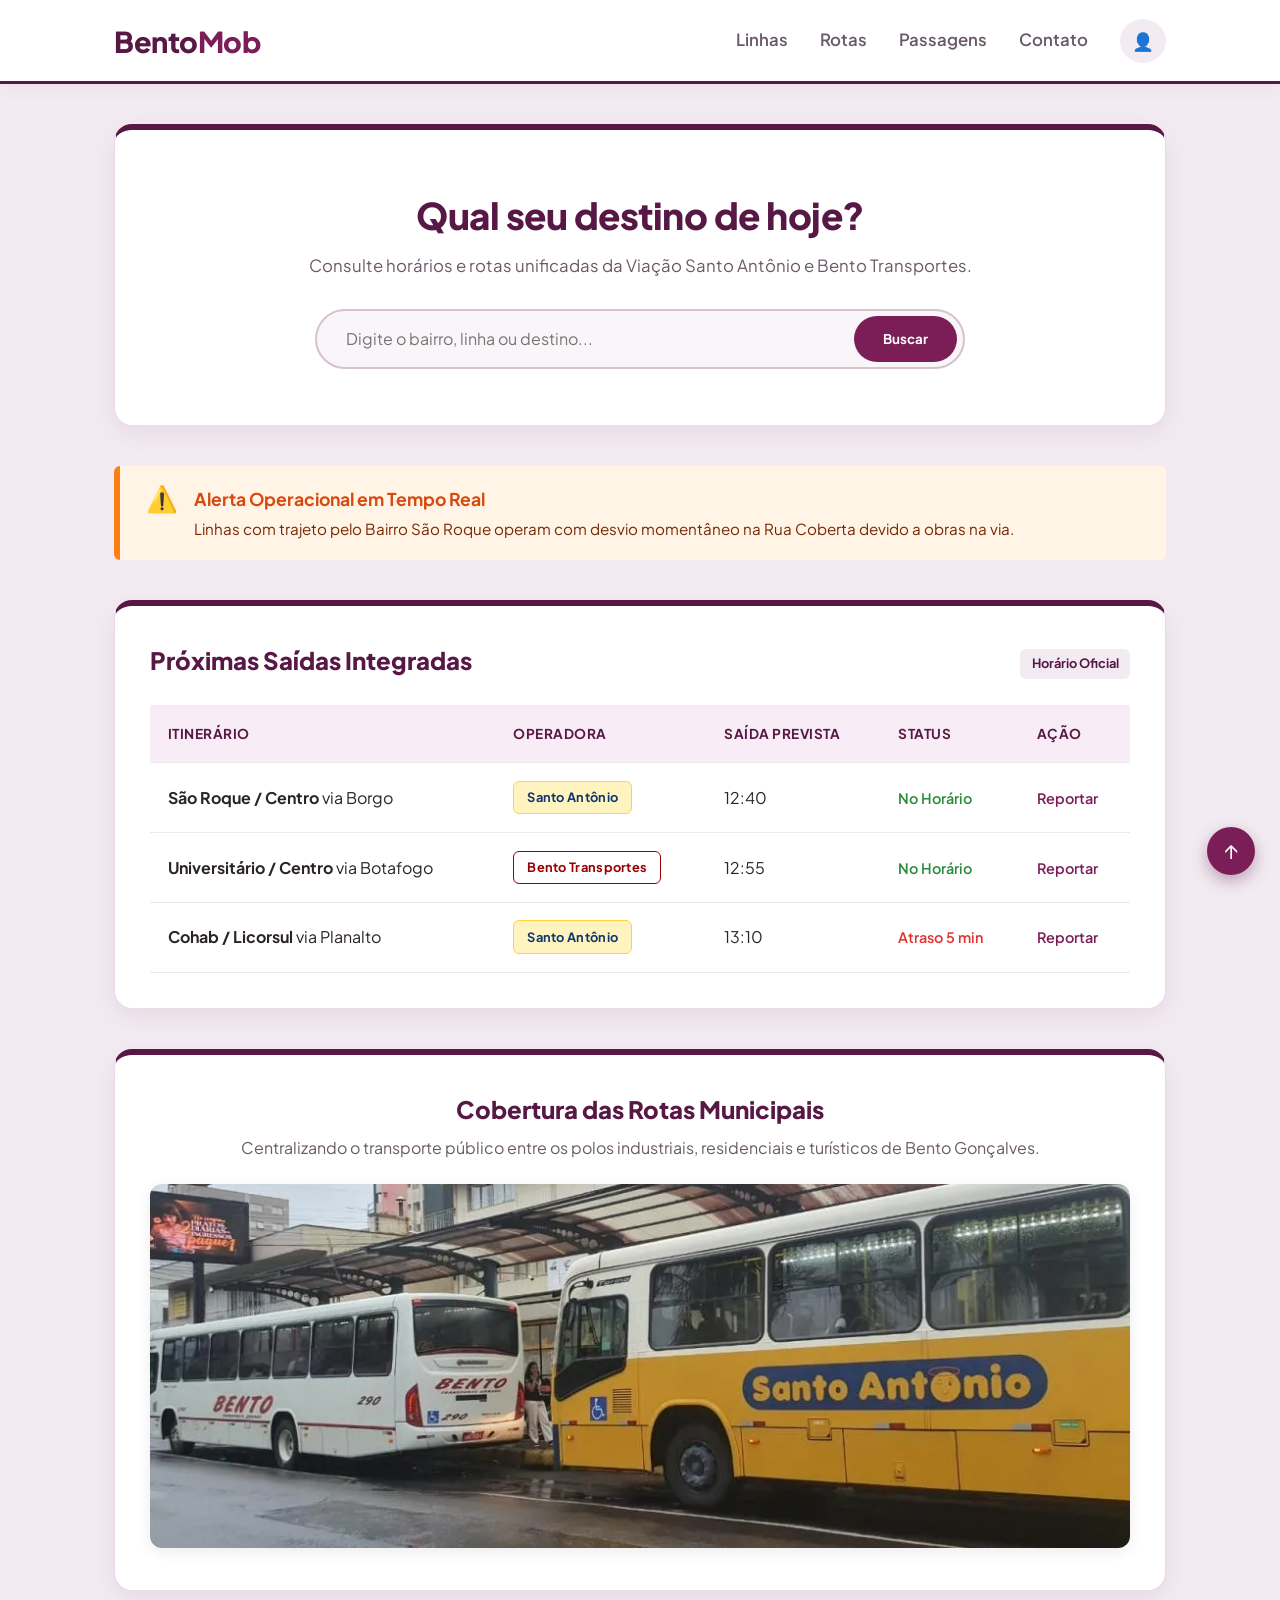
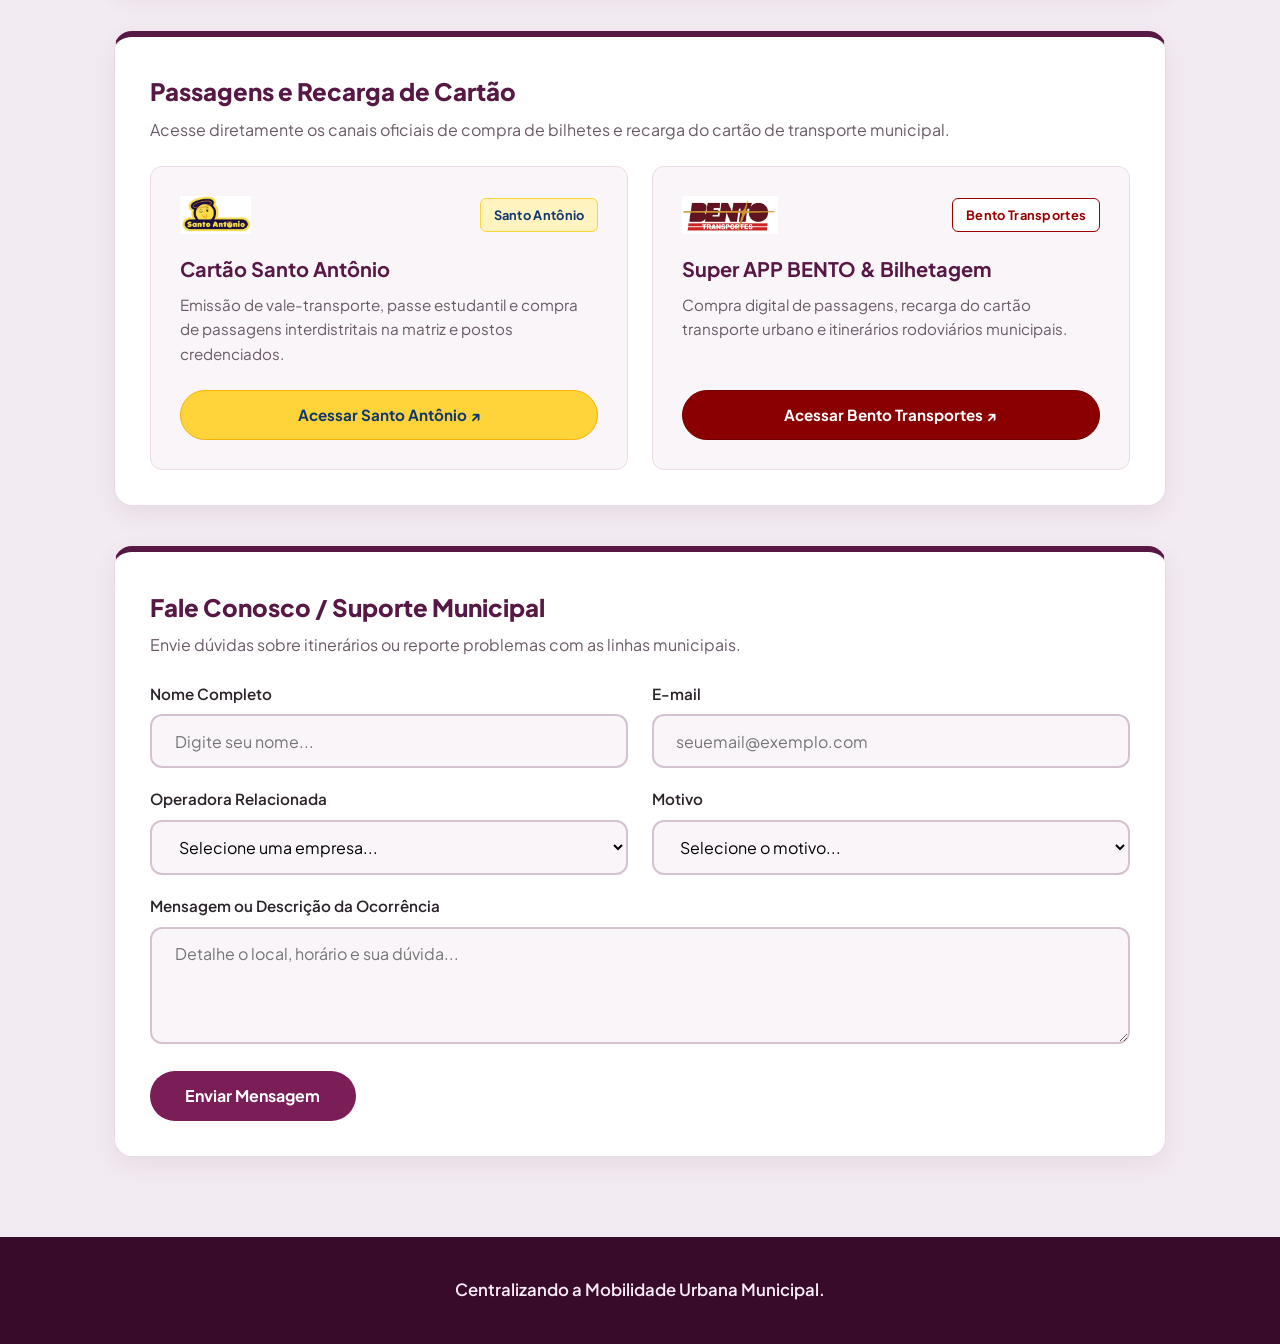
==== tp2/index.html @ 19971e14 "Adicionando entrega TP2" ====
<!DOCTYPE html>
<html lang="pt-BR">
<head>
    <meta charset="UTF-8">
    <meta name="viewport" content="width=device-width, initial-scale=1.0">
    <title>BentoMob - Mobilidade Urbana Integrada (TP2)</title>

    <!-- Tipografia Google Fonts: Plus Jakarta Sans -->
    <link rel="preconnect" href="https://fonts.googleapis.com">
    <link rel="preconnect" href="https://fonts.gstatic.com" crossorigin>
    <link href="https://fonts.googleapis.com/css2?family=Plus+Jakarta+Sans:wght@400;500;600;700;800&display=swap" rel="stylesheet">

    <!-- Folha de Estilos Externa -->
    <link rel="stylesheet" href="css/style.css">
</head>
<body>

    <!-- CABEÇALHO GLOBAL -->
    <header class="header-main" id="topo">
        <div class="header-container">
            <div class="logo">
                <a href="index.html">Bento<span>Mob</span></a>
            </div>
            
            <nav class="nav-menu" aria-label="Navegação Principal">
                <ul class="nav-list">
                    <li><a href="#linhas" class="nav-link">Linhas</a></li>
                    <li><a href="#rotas" class="nav-link">Rotas</a></li>
                    <li><a href="#passagens" class="nav-link">Passagens</a></li>
                    <li><a href="#contato" class="nav-link">Contato</a></li>
                    <li><a href="#perfil" class="btn-icon" title="Meu Perfil" aria-label="Acessar Perfil">👤</a></li>
                </ul>
            </nav>
        </div>
    </header>

    <!-- CONTEÚDO PRINCIPAL -->
    <main class="main-container">

        <!-- 1. HERO COM BUSCA CENTRALIZADA -->
        <section class="card hero-section" id="busca">
            <h1 class="hero-title">Qual seu destino de hoje?</h1>
            <p class="hero-subtitle">Consulte horários e rotas unificadas da Viação Santo Antônio e Bento Transportes.</p>
            
            <form class="search-form" onsubmit="event.preventDefault();">
                <input type="text" class="input-field search-input" placeholder="Digite o bairro, linha ou destino..." aria-label="Buscar linha ou destino">
                <button type="submit" class="btn btn-primary">Buscar</button>
            </form>
        </section>

        <!-- 2. ALERTA OPERACIONAL -->
        <section class="alert-box" aria-live="polite">
            <div class="alert-icon">⚠️</div>
            <div class="alert-text">
                <h3 class="alert-title">Alerta Operacional em Tempo Real</h3>
                <p>Linhas com trajeto pelo Bairro São Roque operam com desvio momentâneo na Rua Coberta devido a obras na via.</p>
            </div>
        </section>

        <!-- 3. TABELA DE HORÁRIOS INTEGRADA -->
        <section class="card schedule-section" id="linhas">
            <div class="section-header">
                <h2 class="section-title">Próximas Saídas Integradas</h2>
                <span class="badge-status">Horário Oficial</span>
            </div>

            <div class="table-responsive">
                <table class="data-table">
                    <thead>
                        <tr>
                            <th>Itinerário</th>
                            <th>Operadora</th>
                            <th>Saída Prevista</th>
                            <th>Status</th>
                            <th>Ação</th>
                        </tr>
                    </thead>
                    <tbody>
                        <tr>
                            <td><strong>São Roque / Centro</strong> via Borgo</td>
                            <td><span class="tag tag-santo-antonio">Santo Antônio</span></td>
                            <td>12:40</td>
                            <td><span class="status-indicator status-ok">No Horário</span></td>
                            <td><a href="#contato" class="table-link">Reportar</a></td>
                        </tr>
                        <tr>
                            <td><strong>Universitário / Centro</strong> via Botafogo</td>
                            <td><span class="tag tag-bento-transportes">Bento Transportes</span></td>
                            <td>12:55</td>
                            <td><span class="status-indicator status-ok">No Horário</span></td>
                            <td><a href="#contato" class="table-link">Reportar</a></td>
                        </tr>
                        <tr>
                            <td><strong>Cohab / Licorsul</strong> via Planalto</td>
                            <td><span class="tag tag-santo-antonio">Santo Antônio</span></td>
                            <td>13:10</td>
                            <td><span class="status-indicator status-delay">Atraso 5 min</span></td>
                            <td><a href="#contato" class="table-link">Reportar</a></td>
                        </tr>
                    </tbody>
                </table>
            </div>
        </section>

        <!-- 4. SEÇÃO DE ROTAS E MÍDIA LOCAL -->
        <section class="card media-section" id="rotas">
            <h2 class="section-title">Cobertura das Rotas Municipais</h2>
            <p class="section-description">Centralizando o transporte público entre os polos industriais, residenciais e turísticos de Bento Gonçalves.</p>
            <div class="media-container">
                <img src="img/onibus-bento.jpg" alt="Transporte público coletivo em operação em Bento Gonçalves" class="responsive-img">
            </div>
        </section>

        <!-- 5. SEÇÃO DE PASSAGENS E RECARGA COM LOGOS -->
        <section class="card ticket-section" id="passagens">
            <h2 class="section-title">Passagens e Recarga de Cartão</h2>
            <p class="section-description">Acesse diretamente os canais oficiais de compra de bilhetes e recarga do cartão de transporte municipal.</p>

            <div class="ticket-cards-container">
                <!-- Card Santo Antônio -->
                <div class="ticket-operator-card sto-card">
                    <div class="operator-header">
                        <img src="img/logo-santo-antonio.png" alt="Logo Viação Santo Antônio" class="operator-logo">
                        <span class="tag tag-santo-antonio">Santo Antônio</span>
                    </div>
                    <h3>Cartão Santo Antônio</h3>
                    <p>Emissão de vale-transporte, passe estudantil e compra de passagens interdistritais na matriz e postos credenciados.</p>
                    <a href="https://www.transportesantoantonio.com.br" target="_blank" rel="noopener noreferrer" class="btn btn-operator btn-sto">Acessar Santo Antônio ↗</a>
                </div>

                <!-- Card Bento Transportes -->
                <div class="ticket-operator-card bento-card">
                    <div class="operator-header">
                        <img src="img/logo-bento-transportes.png" alt="Logo Bento Transportes" class="operator-logo">
                        <span class="tag tag-bento-transportes">Bento Transportes</span>
                    </div>
                    <h3>Super APP BENTO & Bilhetagem</h3>
                    <p>Compra digital de passagens, recarga do cartão transporte urbano e itinerários rodoviários municipais.</p>
                    <a href="https://www.bentotransportes.com.br" target="_blank" rel="noopener noreferrer" class="btn btn-operator btn-bento">Acessar Bento Transportes ↗</a>
                </div>
            </div>
        </section>

        <!-- 6. FORMULÁRIO DE CONTATO -->
        <section class="card form-section" id="contato">
            <h2 class="section-title">Fale Conosco / Suporte Municipal</h2>
            <p class="section-description">Envie dúvidas sobre itinerários ou reporte problemas com as linhas municipais.</p>

            <form class="contact-form" action="#" method="POST" onsubmit="event.preventDefault(); alert('Mensagem enviada com sucesso!');">
                <div class="form-row">
                    <div class="form-group">
                        <label for="nome" class="form-label">Nome Completo</label>
                        <input type="text" id="nome" name="nome" class="input-field" placeholder="Digite seu nome..." required>
                    </div>
                    <div class="form-group">
                        <label for="email" class="form-label">E-mail</label>
                        <input type="email" id="email" name="email" class="input-field" placeholder="seuemail@exemplo.com" required>
                    </div>
                </div>

                <div class="form-row">
                    <div class="form-group">
                        <label for="empresa" class="form-label">Operadora Relacionada</label>
                        <select id="empresa" name="empresa" class="input-field select-field" required>
                            <option value="">Selecione uma empresa...</option>
                            <option value="santo-antonio">Viação Santo Antônio</option>
                            <option value="bento-transportes">Bento Transportes</option>
                            <option value="ambas">Ambas / Outros</option>
                        </select>
                    </div>
                    <div class="form-group">
                        <label for="assunto" class="form-label">Motivo</label>
                        <select id="assunto" name="assunto" class="input-field select-field" required>
                            <option value="">Selecione o motivo...</option>
                            <option value="duvida">Dúvida sobre Horário / Linha</option>
                            <option value="atraso">Atraso ou Ônibus não passou</option>
                            <option value="sugestao">Sugestão de Rota</option>
                        </select>
                    </div>
                </div>

                <div class="form-group">
                    <label for="mensagem" class="form-label">Mensagem ou Descrição da Ocorrência</label>
                    <textarea id="mensagem" name="mensagem" rows="4" class="input-field textarea-field" placeholder="Detalhe o local, horário e sua dúvida..." required></textarea>
                </div>

                <button type="submit" class="btn btn-primary btn-submit">Enviar Mensagem</button>
            </form>
        </section>

    </main>

    <!-- RODAPÉ INSTITUCIONAL -->
    <footer class="footer-main">
        <p class="footer-copy">Centralizando a Mobilidade Urbana Municipal.</p>
    </footer>

    <!-- BOTÃO VOLTAR AO TOPO -->
    <a href="#topo" class="back-to-top" title="Voltar ao topo" aria-label="Voltar ao topo">↑</a>

</body>
</html>
---- tp2/css/style.css ----
/* ==========================================================================
   BENTOMOB - ESTILOS ESTRUTURAIS E RESPONSIVOS (TP2)
   ========================================================================== */

/* 1. VARIÁVEIS DE DESIGN */
:root {
    --color-primary: #581845;
    --color-primary-hover: #451336;
    --color-secondary: #7b1e58;
    --color-secondary-hover: #631746;
    --color-bg: #f3ebf2;
    --color-surface: #ffffff;
    --color-text-main: #2b232a;
    --color-text-muted: #6a5a67;
    --color-border: #ebdbe7;
    --color-input-border: #d4c2d0;

    /* Customização Semântica das Operadoras */
    /* Santo Antônio: Azul com contorno/fundo Amarelo */
    --color-sto-text: #10386e;
    --color-sto-bg: #fff3bf;
    --color-sto-border: #ffd43b;

    /* Bento Transportes: Vermelho escuro/rubi característico da frota real */
    --color-bento-text: #990000;
    --color-bento-bg: #ffffff;
    --color-bento-border: #990000;
    --color-bento-btn: #8a0000;
    --color-bento-btn-hover: #6e0000;

    /* Cores de Alerta Operacional */
    --color-alert-bg: #fff4e6;
    --color-alert-border: #fd7e14;
    --color-alert-text: #7a2700;

    /* Tipografia e Dimensões */
    --font-family: 'Plus Jakarta Sans', sans-serif;
    --radius-sm: 6px;
    --radius-md: 12px;
    --radius-lg: 18px;
    --radius-pill: 50px;
    --shadow-card: 0 8px 24px rgba(88, 24, 69, 0.08);
}

/* 2. RESET E BOX MODEL GLOBAL */
* {
    margin: 0;
    padding: 0;
    box-sizing: border-box;
    font-family: var(--font-family);
}

html {
    scroll-behavior: smooth;
}

body {
    background-color: var(--color-bg);
    color: var(--color-text-main);
    line-height: 1.6;
    display: flex;
    flex-direction: column;
    min-height: 100vh;
}

/* 3. CABEÇALHO COM FLEXBOX */
.header-main {
    background-color: var(--color-surface);
    border-bottom: 3px solid var(--color-primary);
    box-shadow: 0 4px 18px rgba(88, 24, 69, 0.06);
    position: sticky;
    top: 0;
    z-index: 1000;
}

.header-container {
    max-width: 1100px;
    margin: 0 auto;
    padding: 1.1rem 1.5rem;
    display: flex;
    justify-content: space-between;
    align-items: center;
}

.logo a {
    font-size: 1.8rem;
    font-weight: 800;
    color: var(--color-primary);
    text-decoration: none;
    letter-spacing: -0.5px;
}

.logo a span {
    color: var(--color-secondary);
}

.nav-list {
    display: flex;
    list-style: none;
    gap: 2rem;
    align-items: center;
}

.nav-link {
    text-decoration: none;
    color: var(--color-text-muted);
    font-size: 1.05rem;
    font-weight: 600;
    transition: color 0.2s;
}

.nav-link:hover {
    color: var(--color-secondary);
}

.btn-icon {
    background-color: var(--color-bg);
    padding: 0.5rem 0.75rem;
    border-radius: 50%;
    text-decoration: none;
    font-size: 1.1rem;
    display: inline-flex;
    align-items: center;
    justify-content: center;
    transition: background 0.2s;
}

.btn-icon:hover {
    background-color: #e5d3e2;
}

/* 4. CONTAINER PRINCIPAL E CARDS */
.main-container {
    flex: 1;
    max-width: 1100px;
    margin: 0 auto;
    padding: 2.5rem 1.5rem;
    width: 100%;
}

.card {
    background-color: var(--color-surface);
    border-radius: var(--radius-lg);
    border: 1px solid var(--color-border);
    border-top: 6px solid var(--color-primary);
    box-shadow: var(--shadow-card);
    padding: 2.2rem;
    margin-bottom: 2.5rem;
}

.section-title {
    font-size: 1.5rem;
    font-weight: 800;
    color: var(--color-primary);
    margin-bottom: 0.4rem;
}

.section-description {
    color: var(--color-text-muted);
    margin-bottom: 1.5rem;
}

/* 5. SEÇÃO HERO E BUSCA */
.hero-section {
    text-align: center;
    padding: 3.5rem 2rem;
}

.hero-title {
    font-size: 2.3rem;
    font-weight: 800;
    color: var(--color-primary);
    margin-bottom: 0.5rem;
    letter-spacing: -0.5px;
}

.hero-subtitle {
    color: var(--color-text-muted);
    font-size: 1.05rem;
    margin-bottom: 1.8rem;
}

.search-form {
    display: flex;
    justify-content: center;
    max-width: 650px;
    margin: 0 auto;
    position: relative;
}

.input-field {
    width: 100%;
    padding: 0.9rem 1.4rem;
    font-size: 1rem;
    background-color: #faf5f9;
    border: 2px solid var(--color-input-border);
    border-radius: var(--radius-md);
    outline: none;
    transition: border-color 0.2s, background-color 0.2s;
}

.input-field:focus {
    background-color: #ffffff;
    border-color: var(--color-secondary);
    box-shadow: 0 0 0 4px rgba(123, 30, 88, 0.12);
}

.search-input {
    padding: 1.1rem 1.8rem;
    border-radius: var(--radius-pill);
}

.btn {
    border: none;
    cursor: pointer;
    font-weight: 700;
    border-radius: var(--radius-pill);
    transition: background 0.2s, transform 0.1s;
    text-decoration: none;
    display: inline-block;
    text-align: center;
}

.btn-primary {
    background-color: var(--color-secondary);
    color: #ffffff;
}

.btn-primary:hover {
    background-color: var(--color-primary);
}

.search-form .btn {
    position: absolute;
    right: 8px;
    top: 7px;
    bottom: 7px;
    padding: 0 1.8rem;
}

/* 6. ALERTA OPERACIONAL */
.alert-box {
    background-color: var(--color-alert-bg);
    border-left: 6px solid var(--color-alert-border);
    border-radius: var(--radius-sm);
    padding: 1.2rem 1.6rem;
    margin-bottom: 2.5rem;
    display: flex;
    align-items: flex-start;
    gap: 1rem;
}

.alert-icon {
    font-size: 1.6rem;
    line-height: 1;
}

.alert-title {
    font-size: 1.1rem;
    font-weight: 700;
    color: #d9480f;
    margin-bottom: 0.2rem;
}

.alert-text p {
    color: var(--color-alert-text);
    font-size: 0.95rem;
}

/* 7. TABELA COM ROLAGEM */
.section-header {
    display: flex;
    justify-content: space-between;
    align-items: center;
    margin-bottom: 1.2rem;
}

.badge-status {
    background-color: var(--color-bg);
    color: var(--color-primary);
    font-size: 0.8rem;
    font-weight: 700;
    padding: 0.3rem 0.7rem;
    border-radius: var(--radius-sm);
}

.table-responsive {
    overflow-x: auto;
    width: 100%;
}

.data-table {
    width: 100%;
    border-collapse: collapse;
    min-width: 600px;
}

.data-table th, .data-table td {
    padding: 1.1rem;
    text-align: left;
    border-bottom: 1px solid #f1e6ef;
}

.data-table th {
    background-color: #f8edf6;
    color: var(--color-primary);
    font-size: 0.85rem;
    text-transform: uppercase;
    letter-spacing: 0.5px;
    font-weight: 700;
}

/* TAGS DAS OPERADORAS */
.tag {
    display: inline-block;
    padding: 0.35rem 0.8rem;
    border-radius: var(--radius-sm);
    font-size: 0.8rem;
    font-weight: 700;
    letter-spacing: 0.3px;
}

.tag-santo-antonio {
    background-color: var(--color-sto-bg);
    color: var(--color-sto-text);
    border: 1.5px solid var(--color-sto-border);
}

.tag-bento-transportes {
    background-color: var(--color-bento-bg);
    color: var(--color-bento-text);
    border: 1.5px solid var(--color-bento-border);
}

.status-indicator {
    font-weight: 600;
    font-size: 0.9rem;
}

.status-ok {
    color: #2b8a3e;
}

.status-delay {
    color: #e03131;
}

.table-link {
    color: var(--color-secondary);
    text-decoration: none;
    font-weight: 600;
    font-size: 0.9rem;
}

.table-link:hover {
    text-decoration: underline;
}

/* 8. MÍDIA RESPONSIVA */
.media-section {
    text-align: center;
}

.responsive-img {
    width: 100%;
    max-height: 420px;
    object-fit: cover;
    border-radius: var(--radius-md);
    box-shadow: 0 4px 14px rgba(0, 0, 0, 0.08);
}

/* 9. SEÇÃO DE PASSAGENS E RECARGA */
.ticket-cards-container {
    display: flex;
    gap: 1.5rem;
    margin-top: 1rem;
}

.ticket-operator-card {
    flex: 1;
    background-color: #faf5f9;
    border: 1px solid var(--color-border);
    border-radius: var(--radius-md);
    padding: 1.8rem;
    display: flex;
    flex-direction: column;
    justify-content: space-between;
}

.operator-header {
    display: flex;
    justify-content: space-between;
    align-items: center;
    margin-bottom: 1.2rem;
}

.operator-logo {
    max-height: 38px;
    max-width: 130px;
    object-fit: contain;
}

.ticket-operator-card h3 {
    font-size: 1.25rem;
    color: var(--color-primary);
    margin-bottom: 0.5rem;
    font-weight: 700;
}

.ticket-operator-card p {
    font-size: 0.95rem;
    color: var(--color-text-muted);
    margin-bottom: 1.5rem;
    flex: 1;
}

.btn-operator {
    padding: 0.75rem 1.4rem;
    font-size: 0.95rem;
}

/* Botão Santo Antônio: Amarelo e Azul Marinho */
.btn-sto {
    background-color: #ffd43b;
    color: #10386e;
    border: 1px solid #fab005;
}

.btn-sto:hover {
    background-color: #fcc419;
}

/* Botão Bento Transportes: Vermelho Rubi Oficial */
.btn-bento {
    background-color: var(--color-bento-btn);
    color: #ffffff;
    border: 1px solid #700000;
}

.btn-bento:hover {
    background-color: var(--color-bento-btn-hover);
}

/* 10. FORMULÁRIO DE CONTATO */
.contact-form {
    display: flex;
    flex-direction: column;
    gap: 1.2rem;
}

.form-row {
    display: flex;
    gap: 1.5rem;
}

.form-group {
    flex: 1;
    display: flex;
    flex-direction: column;
    gap: 0.5rem;
}

.form-label {
    font-weight: 600;
    font-size: 0.95rem;
    color: var(--color-text-main);
}

.select-field {
    cursor: pointer;
}

.textarea-field {
    resize: vertical;
}

.btn-submit {
    align-self: flex-start;
    padding: 0.9rem 2.2rem;
    font-size: 1rem;
    margin-top: 0.5rem;
}

/* 11. RODAPÉ E VOLTAR AO TOPO */
.footer-main {
    background-color: #380b2b;
    color: #f7ebf5;
    padding: 2.5rem 1.5rem;
    text-align: center;
    margin-top: auto;
}

.footer-copy {
    font-size: 1.05rem;
    font-weight: 600;
}

.back-to-top {
    position: fixed;
    bottom: 25px;
    right: 25px;
    background-color: var(--color-secondary);
    color: #ffffff;
    width: 48px;
    height: 48px;
    border-radius: 50%;
    display: flex;
    align-items: center;
    justify-content: center;
    text-decoration: none;
    font-size: 1.4rem;
    box-shadow: 0 6px 16px rgba(88, 24, 69, 0.35);
    transition: transform 0.2s, background 0.2s;
    z-index: 999;
}

.back-to-top:hover {
    background-color: var(--color-primary);
    transform: translateY(-4px);
}

/* ==========================================================================
   12. MEDIA QUERIES (BREAKPOINTS RESPONSIVOS)
   ========================================================================== */

@media (max-width: 900px) {
    .header-container {
        padding: 1rem;
    }

    .nav-list {
        gap: 1.2rem;
    }

    .main-container {
        padding: 2rem 1rem;
    }

    .card {
        padding: 1.8rem;
    }

    .hero-title {
        font-size: 2rem;
    }

    .ticket-cards-container {
        flex-direction: column;
    }
}

@media (max-width: 600px) {
    .header-container {
        flex-direction: column;
        gap: 1rem;
        text-align: center;
    }

    .nav-list {
        flex-wrap: wrap;
        justify-content: center;
        gap: 0.9rem;
    }

    .nav-link {
        font-size: 0.95rem;
    }

    .hero-section {
        padding: 2.2rem 1rem;
    }

    .hero-title {
        font-size: 1.6rem;
    }

    .hero-subtitle {
        font-size: 0.9rem;
    }

    .search-form {
        flex-direction: column;
        gap: 0.8rem;
    }

    .search-form .btn {
        position: static;
        width: 100%;
        padding: 0.85rem;
    }

    .search-input {
        border-radius: var(--radius-md);
        padding: 0.85rem 1.2rem;
    }

    .form-row {
        flex-direction: column;
        gap: 1.2rem;
    }

    .btn-submit {
        width: 100%;
    }

    .alert-box {
        flex-direction: column;
        gap: 0.5rem;
    }
}
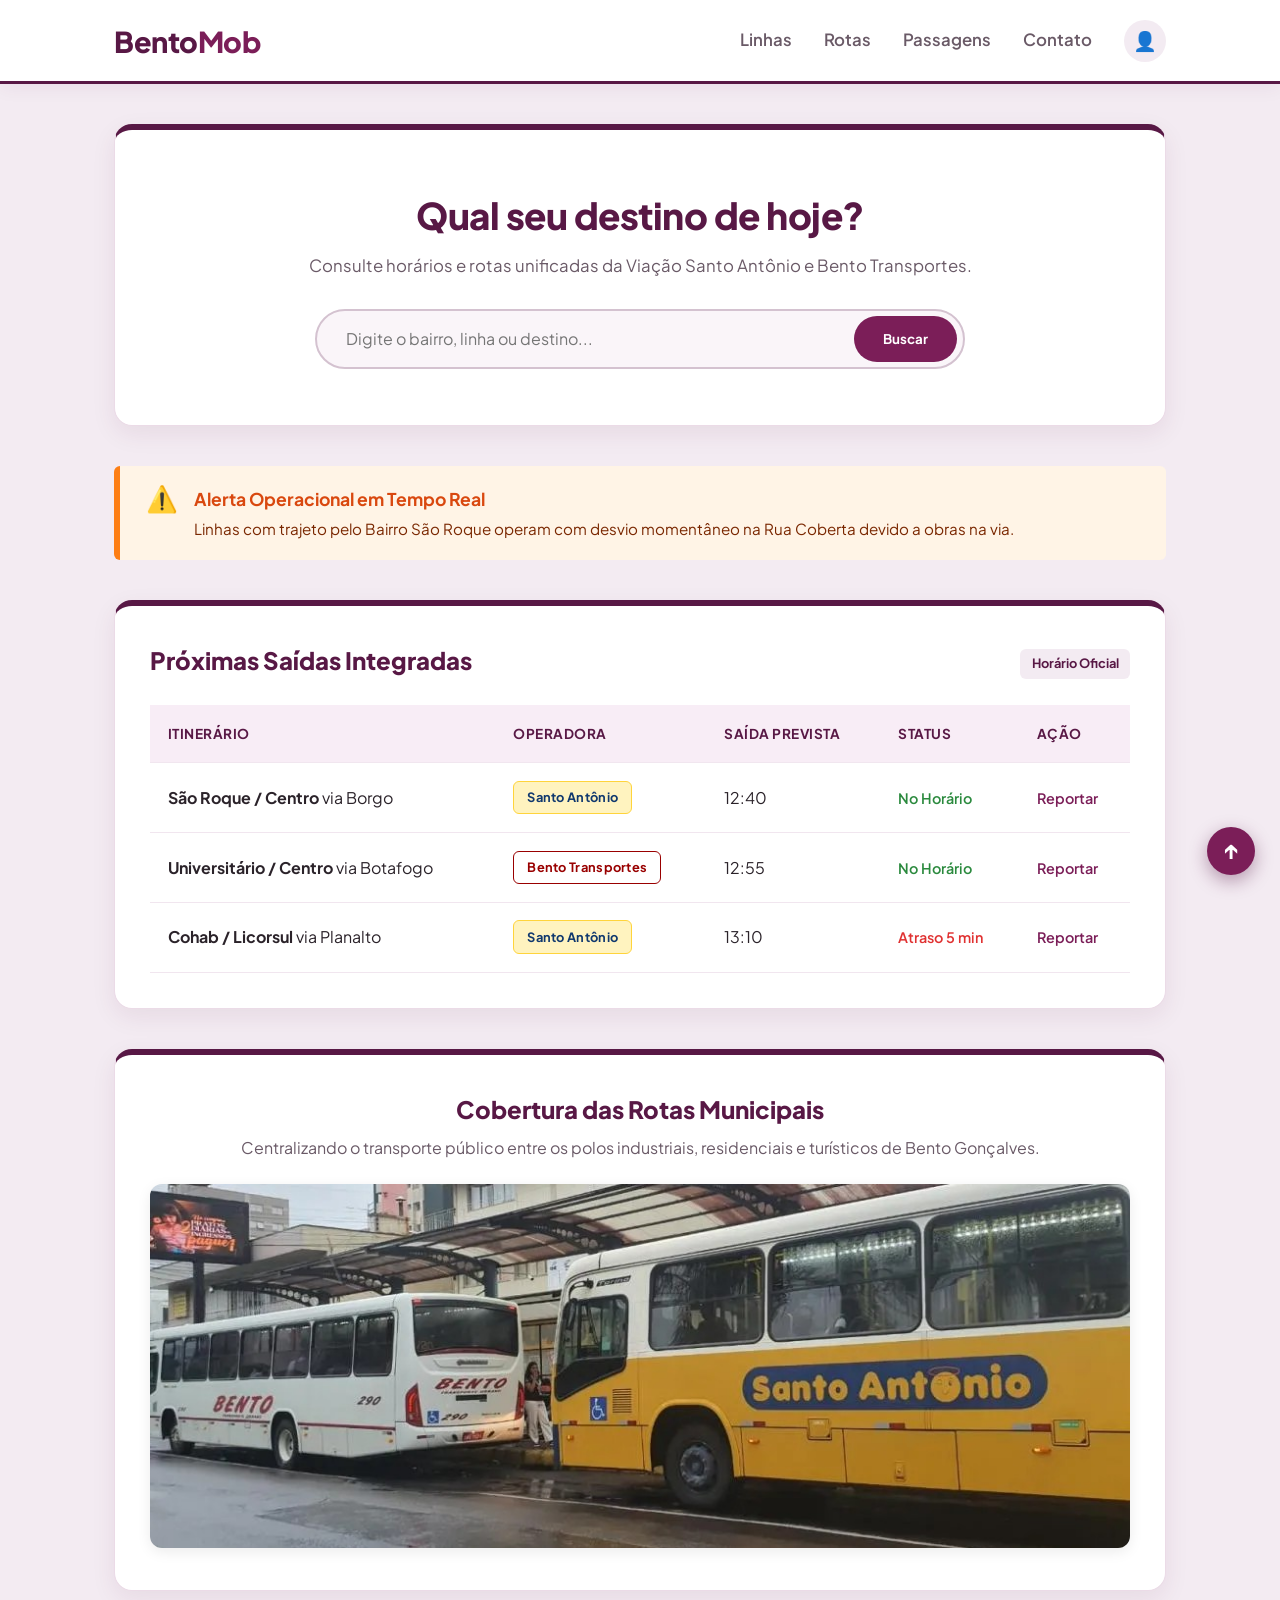
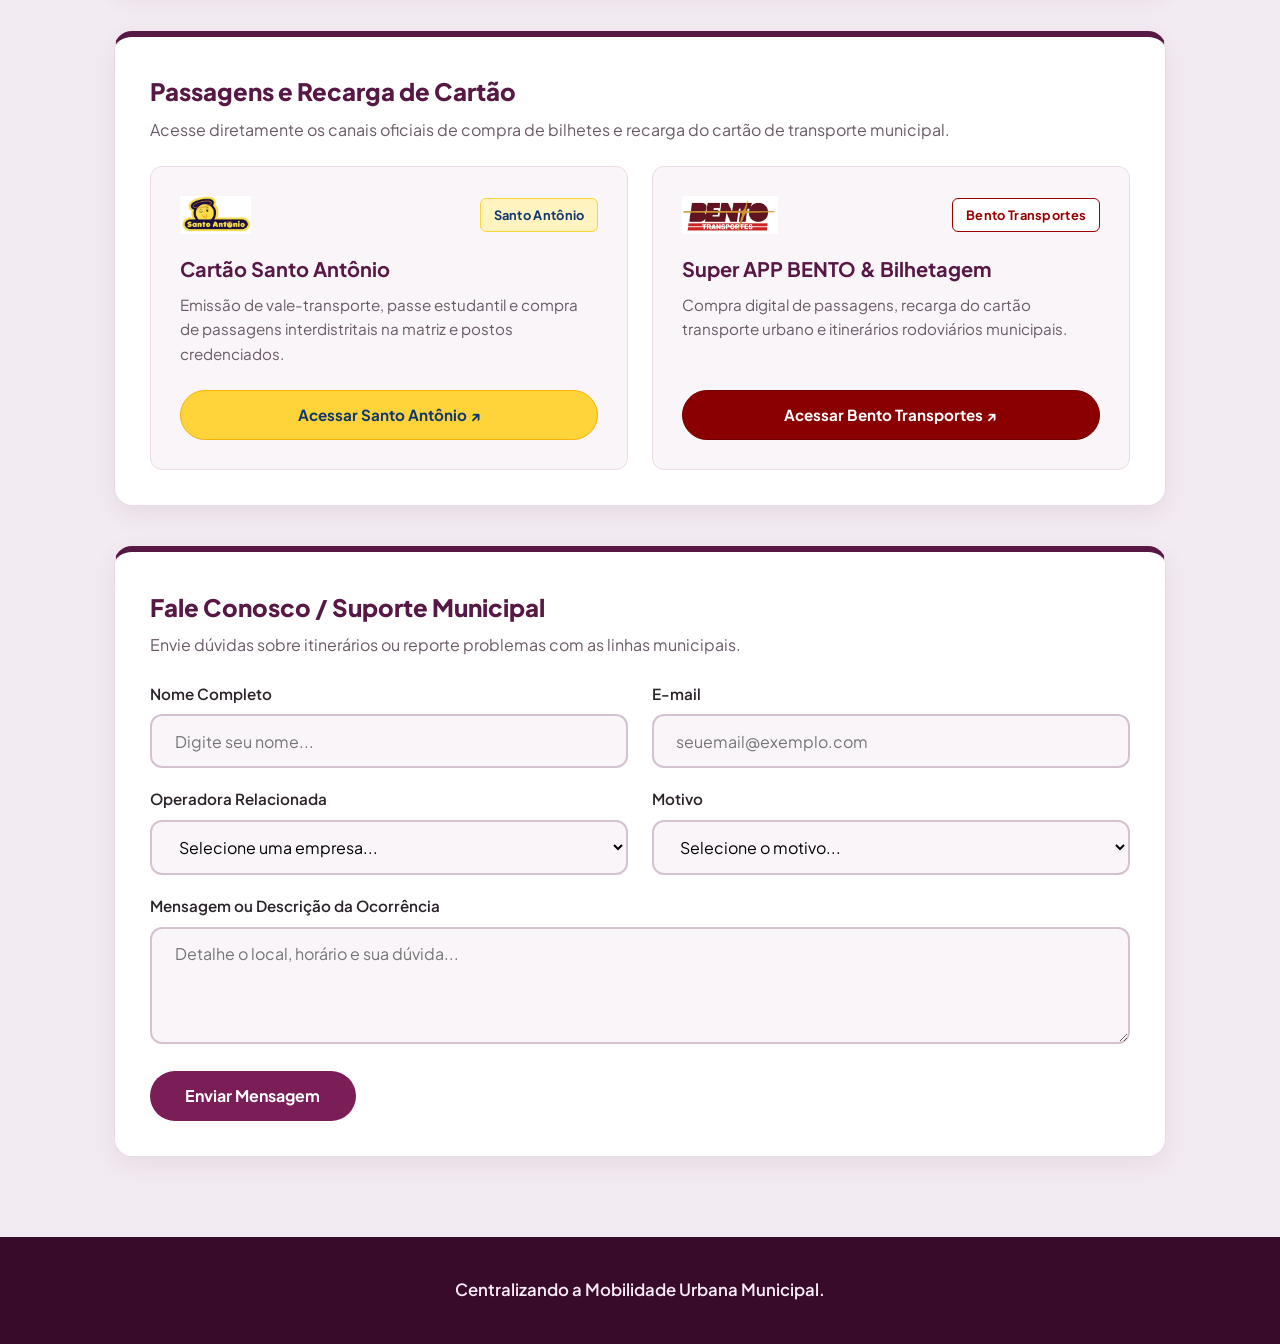
==== commit 2e696a3f: "Adicionando TP2" ====
--- a/tp2/index.html
+++ b/tp2/index.html
@@ -13,22 +13,33 @@
     <!-- Folha de Estilos Externa -->
     <link rel="stylesheet" href="css/style.css">
 </head>
-<body>
-
-    <!-- CABEÇALHO GLOBAL -->
-    <header class="header-main" id="topo">
+<body id="topo">
+
+    <!-- CABEÇALHO GLOBAL COM MENU HAMBÚRGUER -->
+    <header class="header-main">
         <div class="header-container">
             <div class="logo">
                 <a href="index.html">Bento<span>Mob</span></a>
             </div>
             
+            <!-- Controle do Menu Hambúrguer (Sem dependência de JS externo) -->
+            <input type="checkbox" id="menu-toggle" class="menu-toggle" aria-label="Abrir menu de navegação">
+            <label for="menu-toggle" class="menu-icon" aria-label="Menu">
+                <span class="nav-icon"></span>
+            </label>
+
+            <!-- Menu de Navegação -->
             <nav class="nav-menu" aria-label="Navegação Principal">
                 <ul class="nav-list">
                     <li><a href="#linhas" class="nav-link">Linhas</a></li>
                     <li><a href="#rotas" class="nav-link">Rotas</a></li>
                     <li><a href="#passagens" class="nav-link">Passagens</a></li>
                     <li><a href="#contato" class="nav-link">Contato</a></li>
-                    <li><a href="#perfil" class="btn-icon" title="Meu Perfil" aria-label="Acessar Perfil">👤</a></li>
+                    <li>
+                        <a href="#perfil" class="btn-icon" title="Meu Perfil" aria-label="Acessar Perfil">
+                            <span class="user-avatar">👤</span>
+                        </a>
+                    </li>
                 </ul>
             </nav>
         </div>
@@ -195,8 +206,8 @@
         <p class="footer-copy">Centralizando a Mobilidade Urbana Municipal.</p>
     </footer>
 
-    <!-- BOTÃO VOLTAR AO TOPO -->
-    <a href="#topo" class="back-to-top" title="Voltar ao topo" aria-label="Voltar ao topo">↑</a>
+    <!-- BOTÃO VOLTAR AO TOPO COM SCROLL SEGURO -->
+    <a href="#topo" onclick="window.scrollTo({top: 0, behavior: 'smooth'}); return false;" class="back-to-top" title="Voltar ao início" aria-label="Voltar ao início">↑</a>
 
 </body>
 </html>
--- a/tp2/css/style.css
+++ b/tp2/css/style.css
@@ -15,20 +15,19 @@
     --color-border: #ebdbe7;
     --color-input-border: #d4c2d0;
 
-    /* Customização Semântica das Operadoras */
-    /* Santo Antônio: Azul com contorno/fundo Amarelo */
+    /* Operadora Santo Antônio */
     --color-sto-text: #10386e;
     --color-sto-bg: #fff3bf;
     --color-sto-border: #ffd43b;
 
-    /* Bento Transportes: Vermelho escuro/rubi característico da frota real */
+    /* Operadora Bento Transportes */
     --color-bento-text: #990000;
     --color-bento-bg: #ffffff;
     --color-bento-border: #990000;
     --color-bento-btn: #8a0000;
     --color-bento-btn-hover: #6e0000;
 
-    /* Cores de Alerta Operacional */
+    /* Alerta Operacional */
     --color-alert-bg: #fff4e6;
     --color-alert-border: #fd7e14;
     --color-alert-text: #7a2700;
@@ -42,7 +41,7 @@
     --shadow-card: 0 8px 24px rgba(88, 24, 69, 0.08);
 }
 
-/* 2. RESET E BOX MODEL GLOBAL */
+/* 2. RESET E BOX MODEL */
 * {
     margin: 0;
     padding: 0;
@@ -63,7 +62,7 @@
     min-height: 100vh;
 }
 
-/* 3. CABEÇALHO COM FLEXBOX */
+/* 3. CABEÇALHO E NAVEGAÇÃO */
 .header-main {
     background-color: var(--color-surface);
     border-bottom: 3px solid var(--color-primary);
@@ -80,6 +79,7 @@
     display: flex;
     justify-content: space-between;
     align-items: center;
+    position: relative;
 }
 
 .logo a {
@@ -94,6 +94,41 @@
     color: var(--color-secondary);
 }
 
+/* Menu Toggle Checkbox (Oculto no Desktop) */
+.menu-toggle {
+    display: none;
+}
+
+.menu-icon {
+    display: none;
+    cursor: pointer;
+    padding: 10px;
+}
+
+.nav-icon {
+    background: var(--color-primary);
+    display: block;
+    height: 3px;
+    width: 24px;
+    position: relative;
+    transition: background 0.2s ease-out;
+}
+
+.nav-icon::before,
+.nav-icon::after {
+    background: var(--color-primary);
+    content: '';
+    display: block;
+    height: 100%;
+    position: absolute;
+    transition: all 0.2s ease-out;
+    width: 100%;
+}
+
+.nav-icon::before { top: 7px; }
+.nav-icon::after { top: -7px; }
+
+/* Lista de navegação desktop */
 .nav-list {
     display: flex;
     list-style: none;
@@ -113,12 +148,13 @@
     color: var(--color-secondary);
 }
 
+/* Ícone de Perfil */
 .btn-icon {
     background-color: var(--color-bg);
-    padding: 0.5rem 0.75rem;
+    width: 42px;
+    height: 42px;
     border-radius: 50%;
     text-decoration: none;
-    font-size: 1.1rem;
     display: inline-flex;
     align-items: center;
     justify-content: center;
@@ -127,6 +163,13 @@
 
 .btn-icon:hover {
     background-color: #e5d3e2;
+}
+
+.user-avatar {
+    font-size: 1.2rem;
+    line-height: 1;
+    color: var(--color-primary); /* Força cor vinho no desktop e mobile */
+    filter: none;
 }
 
 /* 4. CONTAINER PRINCIPAL E CARDS */
@@ -267,7 +310,7 @@
     font-size: 0.95rem;
 }
 
-/* 7. TABELA COM ROLAGEM */
+/* 7. TABELA COM ROLAGEM RESPONSIVA */
 .section-header {
     display: flex;
     justify-content: space-between;
@@ -310,7 +353,6 @@
     font-weight: 700;
 }
 
-/* TAGS DAS OPERADORAS */
 .tag {
     display: inline-block;
     padding: 0.35rem 0.8rem;
@@ -419,7 +461,6 @@
     font-size: 0.95rem;
 }
 
-/* Botão Santo Antônio: Amarelo e Azul Marinho */
 .btn-sto {
     background-color: #ffd43b;
     color: #10386e;
@@ -430,7 +471,6 @@
     background-color: #fcc419;
 }
 
-/* Botão Bento Transportes: Vermelho Rubi Oficial */
 .btn-bento {
     background-color: var(--color-bento-btn);
     color: #ffffff;
@@ -481,7 +521,7 @@
     margin-top: 0.5rem;
 }
 
-/* 11. RODAPÉ E VOLTAR AO TOPO */
+/* 11. RODAPÉ */
 .footer-main {
     background-color: #380b2b;
     color: #f7ebf5;
@@ -495,6 +535,7 @@
     font-weight: 600;
 }
 
+/* 12. BOTÃO VOLTAR AO TOPO (ALTA PRIORIDADE DE CAMADA) */
 .back-to-top {
     position: fixed;
     bottom: 25px;
@@ -509,9 +550,10 @@
     justify-content: center;
     text-decoration: none;
     font-size: 1.4rem;
-    box-shadow: 0 6px 16px rgba(88, 24, 69, 0.35);
+    font-weight: 800;
+    box-shadow: 0 6px 18px rgba(88, 24, 69, 0.4);
     transition: transform 0.2s, background 0.2s;
-    z-index: 999;
+    z-index: 9999; /* Garante que fique acima de todos os cards e rodapé */
 }
 
 .back-to-top:hover {
@@ -520,63 +562,74 @@
 }
 
 /* ==========================================================================
-   12. MEDIA QUERIES (BREAKPOINTS RESPONSIVOS)
+   13. MEDIA QUERIES (RESPONSIVIDADE E MENU HAMBÚRGUER)
    ========================================================================== */
 
+/* TELAS MÉDIAS E TABLETS (max-width: 900px) */
 @media (max-width: 900px) {
-    .header-container {
-        padding: 1rem;
+    .header-container { padding: 1rem; }
+    .nav-list { gap: 1.2rem; }
+    .main-container { padding: 2rem 1rem; }
+    .card { padding: 1.8rem; }
+    .hero-title { font-size: 2rem; }
+    .ticket-cards-container { flex-direction: column; }
+}
+
+/* DISPOSITIVOS MÓVEIS (max-width: 650px) -> MENU HAMBÚRGUER ATIVO */
+@media (max-width: 650px) {
+    /* Exibe o ícone de três barras (Hambúrguer) */
+    .menu-icon {
+        display: block;
+    }
+
+    /* Esconde o menu original */
+    .nav-menu {
+        display: none;
+        position: absolute;
+        top: 100%;
+        left: 0;
+        width: 100%;
+        background-color: var(--color-surface);
+        border-bottom: 3px solid var(--color-primary);
+        box-shadow: 0 10px 25px rgba(88, 24, 69, 0.15);
+        padding: 1.5rem 0;
     }
 
     .nav-list {
+        flex-direction: column;
         gap: 1.2rem;
-    }
-
-    .main-container {
-        padding: 2rem 1rem;
-    }
-
-    .card {
-        padding: 1.8rem;
-    }
-
-    .hero-title {
-        font-size: 2rem;
-    }
-
-    .ticket-cards-container {
-        flex-direction: column;
-    }
-}
-
-@media (max-width: 600px) {
-    .header-container {
-        flex-direction: column;
-        gap: 1rem;
-        text-align: center;
-    }
-
-    .nav-list {
-        flex-wrap: wrap;
-        justify-content: center;
-        gap: 0.9rem;
+        align-items: center;
+        width: 100%;
     }
 
     .nav-link {
-        font-size: 0.95rem;
-    }
-
-    .hero-section {
-        padding: 2.2rem 1rem;
-    }
-
-    .hero-title {
-        font-size: 1.6rem;
-    }
-
-    .hero-subtitle {
-        font-size: 0.9rem;
-    }
+        font-size: 1.1rem;
+        display: block;
+        padding: 0.5rem 1rem;
+    }
+
+    /* Quando o checkbox é clicado, abre o menu */
+    .menu-toggle:checked ~ .nav-menu {
+        display: block;
+    }
+
+    /* Animação do ícone para "X" quando aberto */
+    .menu-toggle:checked ~ .menu-icon .nav-icon {
+        background: transparent;
+    }
+    .menu-toggle:checked ~ .menu-icon .nav-icon::before {
+        transform: rotate(-45deg);
+        top: 0;
+    }
+    .menu-toggle:checked ~ .menu-icon .nav-icon::after {
+        transform: rotate(45deg);
+        top: 0;
+    }
+
+    /* Ajustes estruturais de conteúdo mobile */
+    .hero-section { padding: 2.2rem 1rem; }
+    .hero-title { font-size: 1.6rem; }
+    .hero-subtitle { font-size: 0.9rem; }
 
     .search-form {
         flex-direction: column;
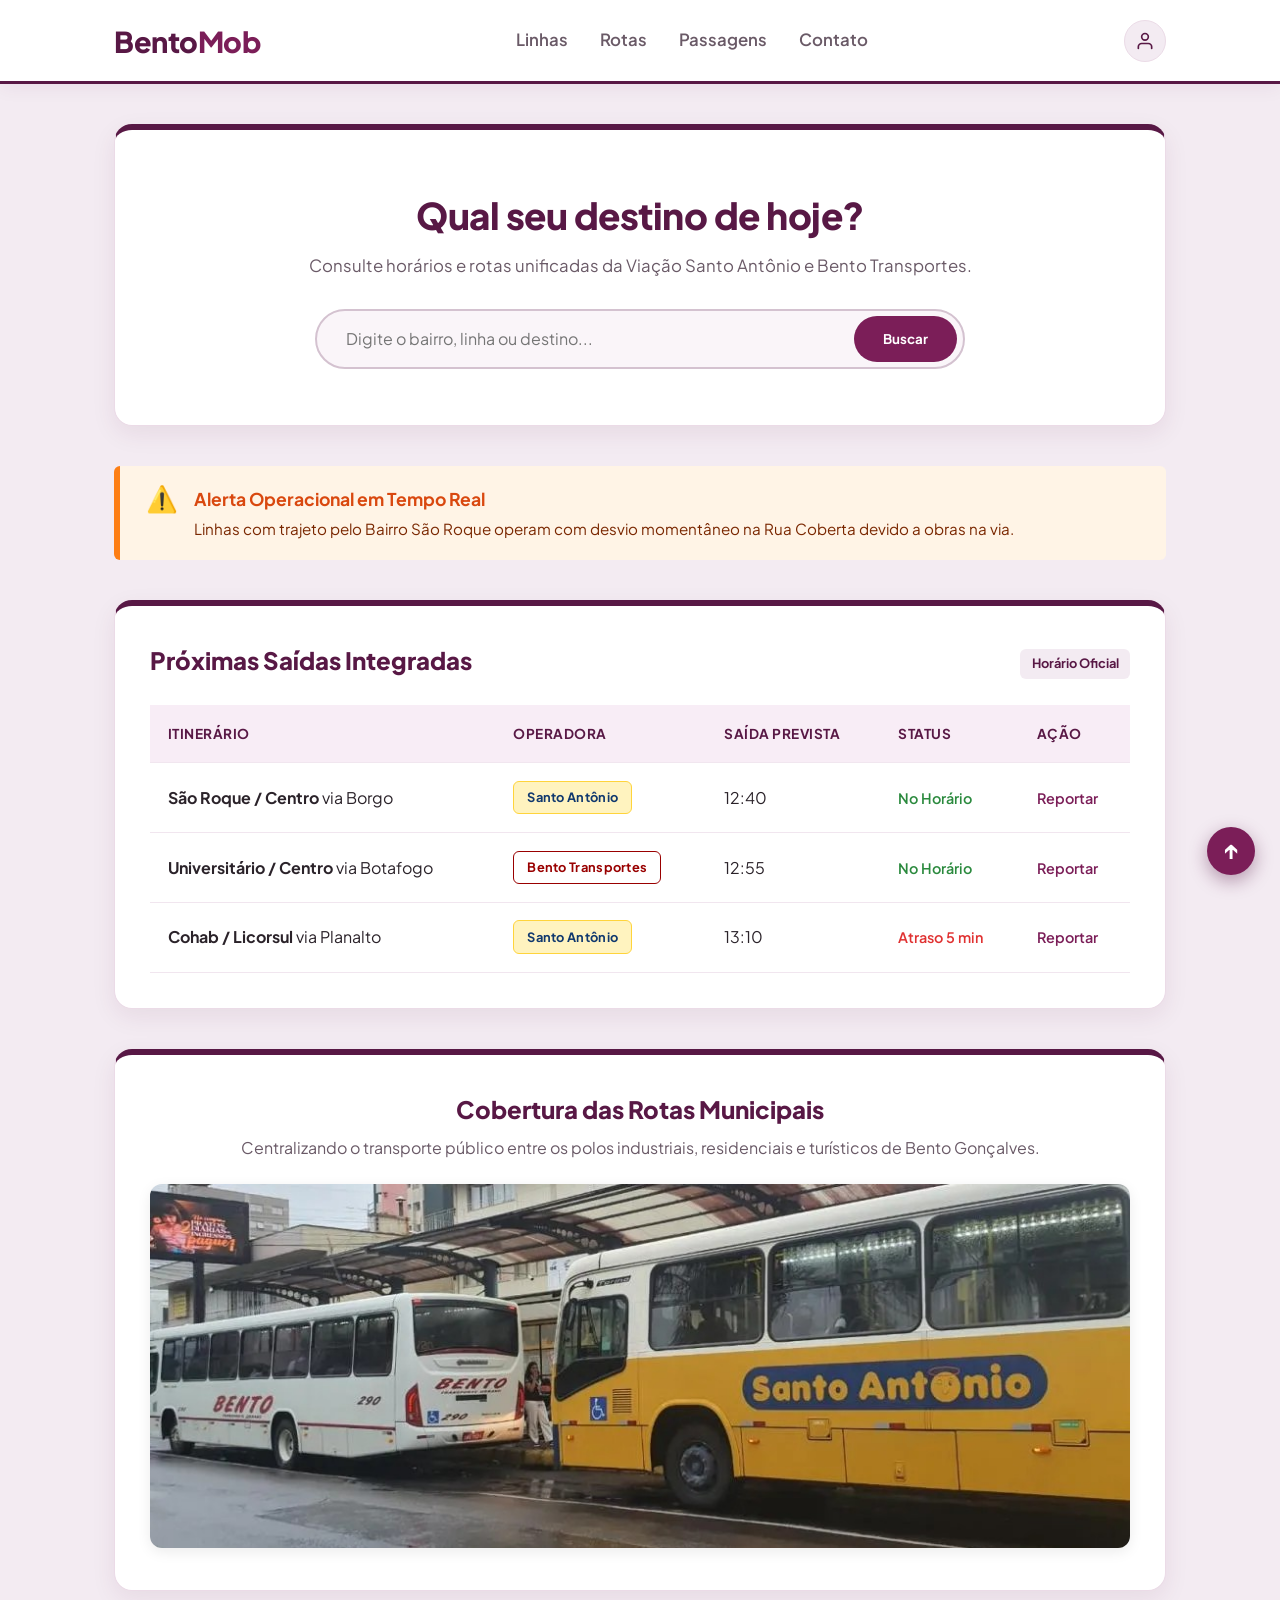
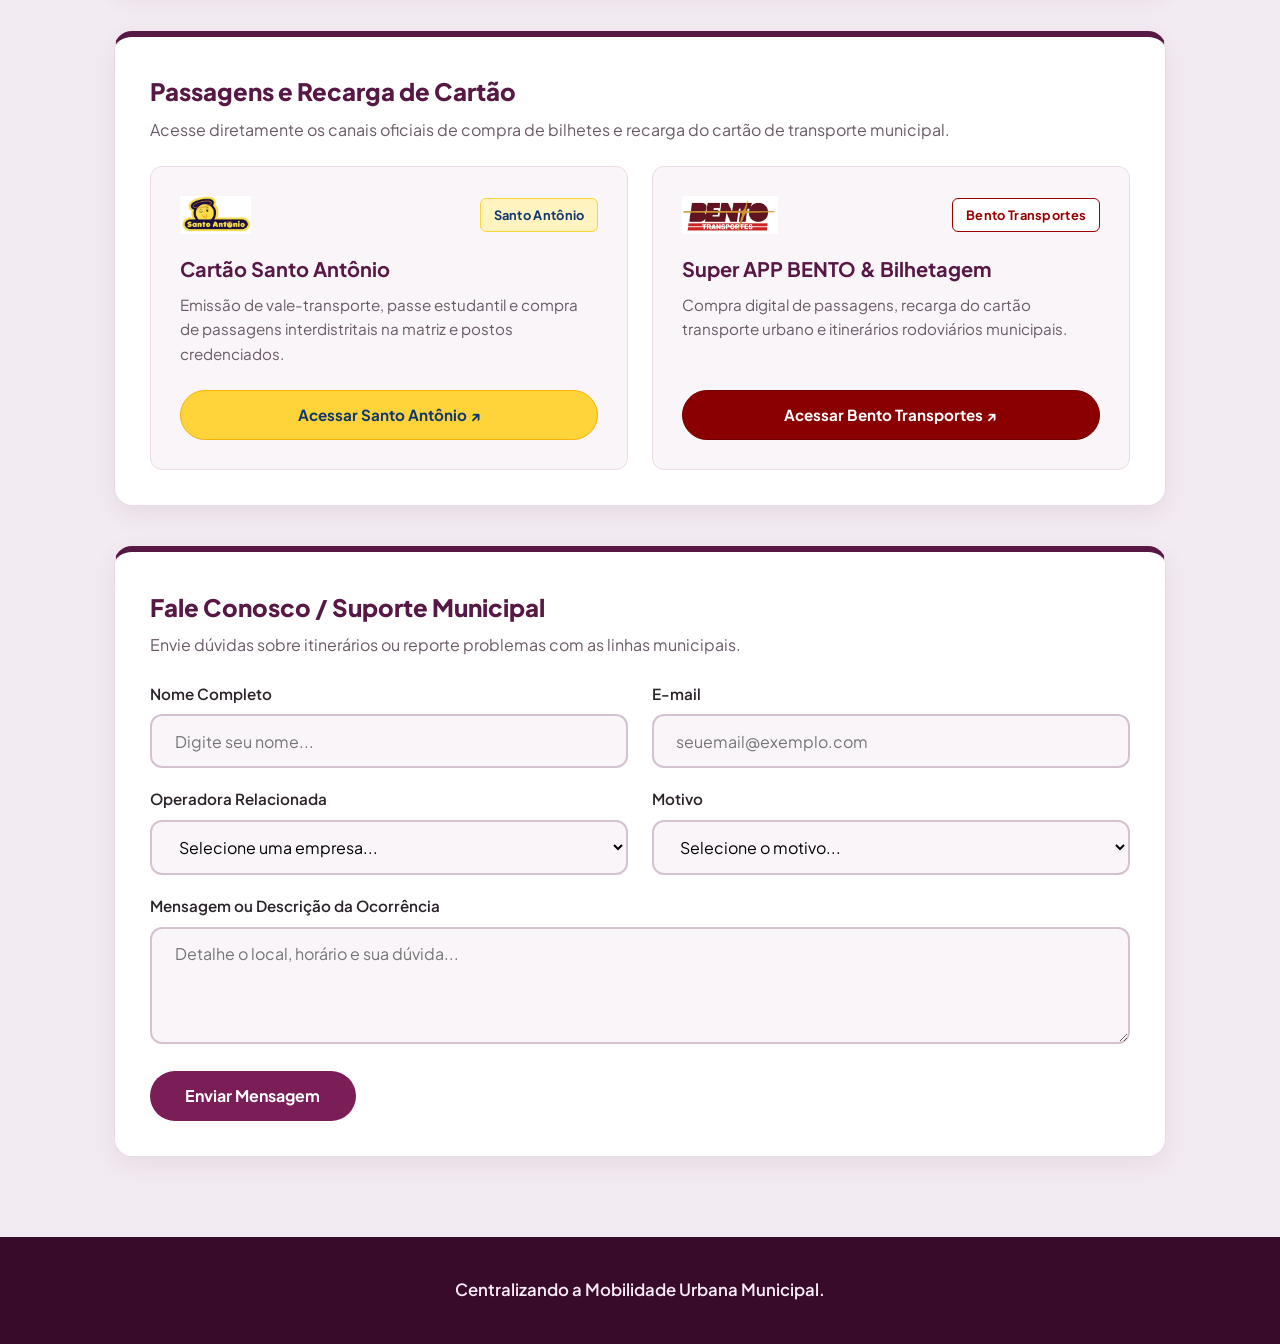
==== commit 48e4dbcd: "Adicionando entrega do TP2" ====
--- a/tp2/index.html
+++ b/tp2/index.html
@@ -15,33 +15,40 @@
 </head>
 <body id="topo">
 
-    <!-- CABEÇALHO GLOBAL COM MENU HAMBÚRGUER -->
+    <!-- CABEÇALHO GLOBAL -->
     <header class="header-main">
         <div class="header-container">
+            <!-- Logo na Esquerda -->
             <div class="logo">
                 <a href="index.html">Bento<span>Mob</span></a>
             </div>
             
-            <!-- Controle do Menu Hambúrguer (Sem dependência de JS externo) -->
+            <!-- Controle do Menu Hambúrguer -->
             <input type="checkbox" id="menu-toggle" class="menu-toggle" aria-label="Abrir menu de navegação">
-            <label for="menu-toggle" class="menu-icon" aria-label="Menu">
-                <span class="nav-icon"></span>
-            </label>
-
-            <!-- Menu de Navegação -->
+
+            <!-- Links de Navegação (Recolhem no mobile) -->
             <nav class="nav-menu" aria-label="Navegação Principal">
                 <ul class="nav-list">
                     <li><a href="#linhas" class="nav-link">Linhas</a></li>
                     <li><a href="#rotas" class="nav-link">Rotas</a></li>
                     <li><a href="#passagens" class="nav-link">Passagens</a></li>
                     <li><a href="#contato" class="nav-link">Contato</a></li>
-                    <li>
-                        <a href="#perfil" class="btn-icon" title="Meu Perfil" aria-label="Acessar Perfil">
-                            <span class="user-avatar">👤</span>
-                        </a>
-                    </li>
                 </ul>
             </nav>
+
+            <!-- Ações da Direita: Menu Hambúrguer + Ícone de Perfil Fixo -->
+            <div class="header-actions">
+                <label for="menu-toggle" class="menu-icon" aria-label="Menu">
+                    <span class="nav-icon"></span>
+                </label>
+
+                <a href="#perfil" class="btn-icon" title="Meu Perfil" aria-label="Acessar Perfil">
+                    <svg class="icon-perfil" viewBox="0 0 24 24" fill="none" stroke="currentColor" stroke-width="2" stroke-linecap="round" stroke-linejoin="round">
+                        <path d="M20 21v-2a4 4 0 0 0-4-4H8a4 4 0 0 0-4 4v2"></path>
+                        <circle cx="12" cy="7" r="4"></circle>
+                    </svg>
+                </a>
+            </div>
         </div>
     </header>
 
@@ -206,7 +213,7 @@
         <p class="footer-copy">Centralizando a Mobilidade Urbana Municipal.</p>
     </footer>
 
-    <!-- BOTÃO VOLTAR AO TOPO COM SCROLL SEGURO -->
+    <!-- BOTÃO VOLTAR AO TOPO -->
     <a href="#topo" onclick="window.scrollTo({top: 0, behavior: 'smooth'}); return false;" class="back-to-top" title="Voltar ao início" aria-label="Voltar ao início">↑</a>
 
 </body>
--- a/tp2/css/style.css
+++ b/tp2/css/style.css
@@ -94,15 +94,22 @@
     color: var(--color-secondary);
 }
 
-/* Menu Toggle Checkbox (Oculto no Desktop) */
+/* Checkbox Toggle Invisível */
 .menu-toggle {
     display: none;
 }
 
+/* Grupo de Ações da Direita (Menu Hambúrguer + Perfil) */
+.header-actions {
+    display: flex;
+    align-items: center;
+    gap: 1.2rem;
+}
+
 .menu-icon {
-    display: none;
+    display: none; /* Escondido no Desktop */
     cursor: pointer;
-    padding: 10px;
+    padding: 6px;
 }
 
 .nav-icon {
@@ -128,7 +135,7 @@
 .nav-icon::before { top: 7px; }
 .nav-icon::after { top: -7px; }
 
-/* Lista de navegação desktop */
+/* Navegação Desktop */
 .nav-list {
     display: flex;
     list-style: none;
@@ -148,9 +155,10 @@
     color: var(--color-secondary);
 }
 
-/* Ícone de Perfil */
+/* Botão de Perfil Padronizado */
 .btn-icon {
     background-color: var(--color-bg);
+    border: 1.5px solid var(--color-border);
     width: 42px;
     height: 42px;
     border-radius: 50%;
@@ -158,18 +166,25 @@
     display: inline-flex;
     align-items: center;
     justify-content: center;
-    transition: background 0.2s;
+    transition: background 0.2s, border-color 0.2s;
+    cursor: pointer;
 }
 
 .btn-icon:hover {
     background-color: #e5d3e2;
-}
-
-.user-avatar {
-    font-size: 1.2rem;
-    line-height: 1;
-    color: var(--color-primary); /* Força cor vinho no desktop e mobile */
-    filter: none;
+    border-color: var(--color-secondary);
+}
+
+/* Ícone SVG Vetorial de Perfil (Garante a cor vinho sem influência do OS) */
+.icon-perfil {
+    width: 20px;
+    height: 20px;
+    stroke: var(--color-primary); /* Vinho oficial */
+    transition: stroke 0.2s;
+}
+
+.btn-icon:hover .icon-perfil {
+    stroke: var(--color-secondary);
 }
 
 /* 4. CONTAINER PRINCIPAL E CARDS */
@@ -535,7 +550,7 @@
     font-weight: 600;
 }
 
-/* 12. BOTÃO VOLTAR AO TOPO (ALTA PRIORIDADE DE CAMADA) */
+/* 12. BOTÃO VOLTAR AO TOPO */
 .back-to-top {
     position: fixed;
     bottom: 25px;
@@ -553,7 +568,7 @@
     font-weight: 800;
     box-shadow: 0 6px 18px rgba(88, 24, 69, 0.4);
     transition: transform 0.2s, background 0.2s;
-    z-index: 9999; /* Garante que fique acima de todos os cards e rodapé */
+    z-index: 9999;
 }
 
 .back-to-top:hover {
@@ -575,14 +590,14 @@
     .ticket-cards-container { flex-direction: column; }
 }
 
-/* DISPOSITIVOS MÓVEIS (max-width: 650px) -> MENU HAMBÚRGUER ATIVO */
+/* DISPOSITIVOS MÓVEIS (max-width: 650px) */
 @media (max-width: 650px) {
-    /* Exibe o ícone de três barras (Hambúrguer) */
+    /* Exibe o ícone de três barras no cabeçalho */
     .menu-icon {
         display: block;
     }
 
-    /* Esconde o menu original */
+    /* O menu de links fecha e fica absoluto */
     .nav-menu {
         display: none;
         position: absolute;
@@ -591,7 +606,7 @@
         width: 100%;
         background-color: var(--color-surface);
         border-bottom: 3px solid var(--color-primary);
-        box-shadow: 0 10px 25px rgba(88, 24, 69, 0.15);
+        box-shadow: 0 12px 25px rgba(88, 24, 69, 0.15);
         padding: 1.5rem 0;
     }
 
@@ -608,25 +623,25 @@
         padding: 0.5rem 1rem;
     }
 
-    /* Quando o checkbox é clicado, abre o menu */
+    /* Abre o menu quando o botão hambúrguer é acionado */
     .menu-toggle:checked ~ .nav-menu {
         display: block;
     }
 
-    /* Animação do ícone para "X" quando aberto */
-    .menu-toggle:checked ~ .menu-icon .nav-icon {
+    /* Transforma o hambúrguer em 'X' quando aberto */
+    .menu-toggle:checked ~ .header-actions .menu-icon .nav-icon {
         background: transparent;
     }
-    .menu-toggle:checked ~ .menu-icon .nav-icon::before {
+    .menu-toggle:checked ~ .header-actions .menu-icon .nav-icon::before {
         transform: rotate(-45deg);
         top: 0;
     }
-    .menu-toggle:checked ~ .menu-icon .nav-icon::after {
+    .menu-toggle:checked ~ .header-actions .menu-icon .nav-icon::after {
         transform: rotate(45deg);
         top: 0;
     }
 
-    /* Ajustes estruturais de conteúdo mobile */
+    /* Ajustes estruturais no mobile */
     .hero-section { padding: 2.2rem 1rem; }
     .hero-title { font-size: 1.6rem; }
     .hero-subtitle { font-size: 0.9rem; }
